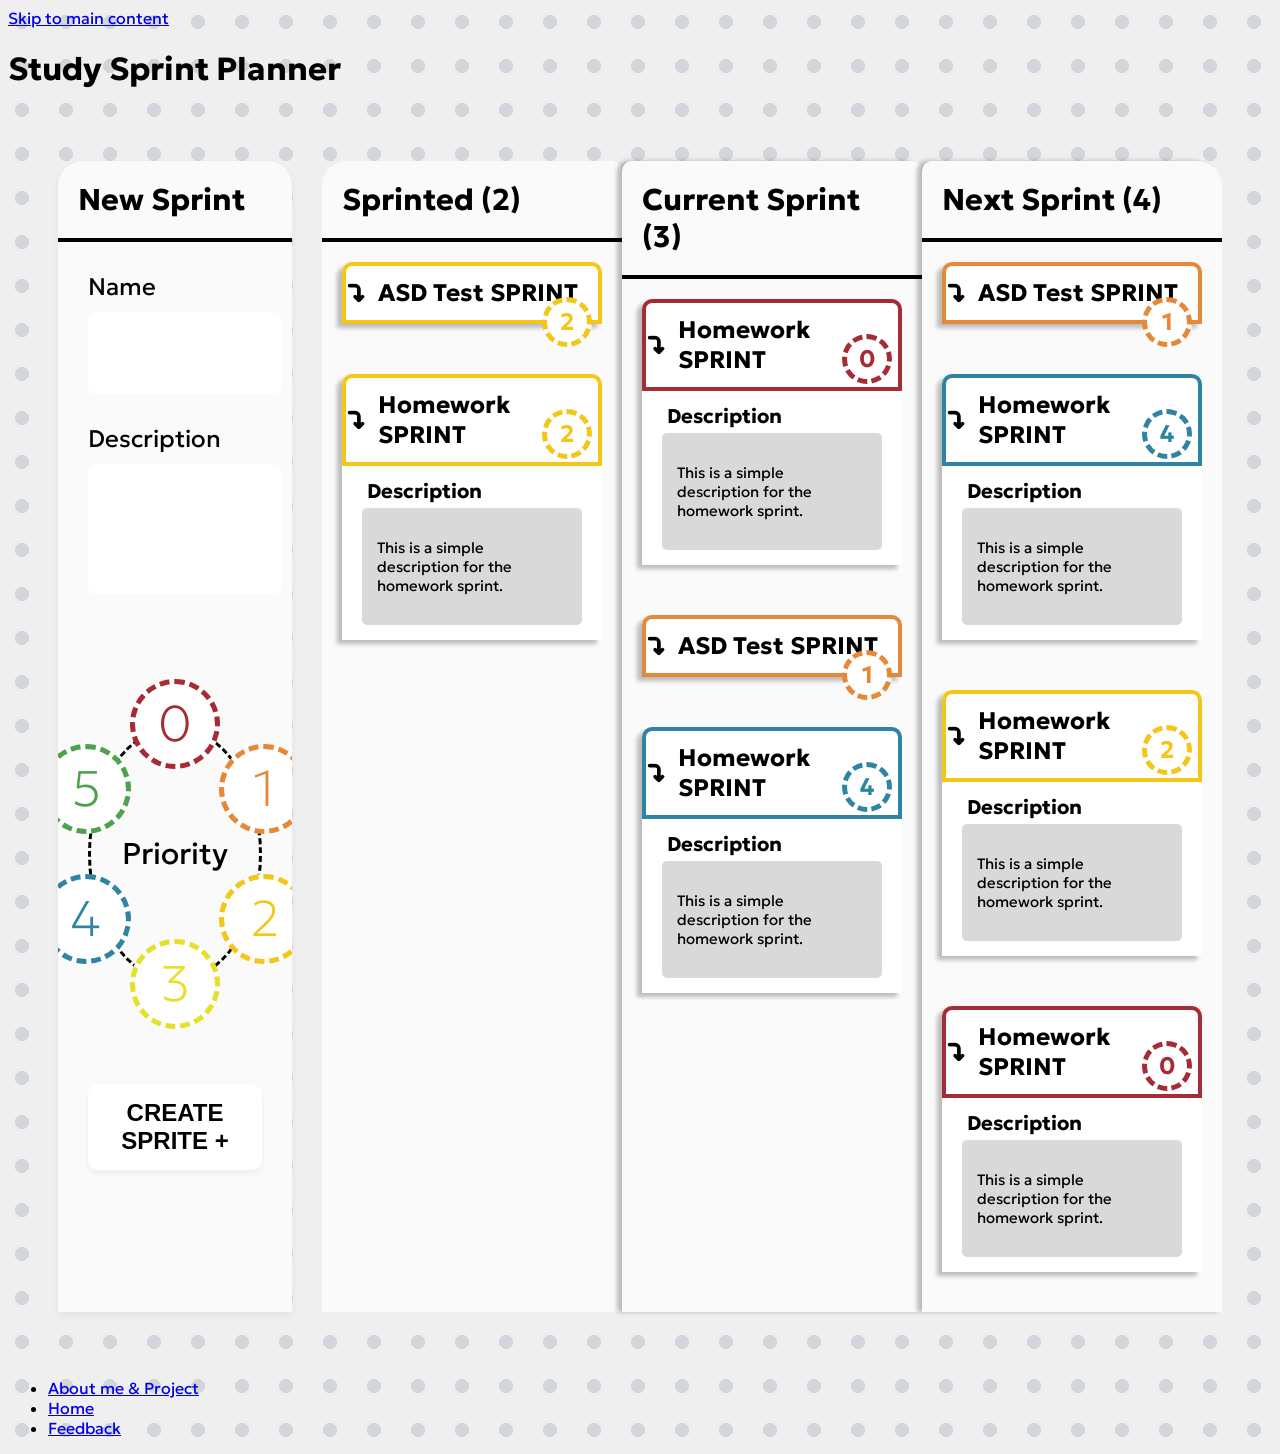
==== index.html @ ca511053 "added sprint_fold_unfold_front" ====
<!DOCTYPE html>
<html lang="en">
<head>
    <meta charset="UTF-8">
    <meta name="viewport" content="width=device-width, initial-scale=1.0">
    <link rel="stylesheet" href="style.css">
    <title>Document</title>
    <link rel="preconnect" href="https://fonts.googleapis.com">
    <link rel="preconnect" href="https://fonts.gstatic.com" crossorigin>
    <link href="https://fonts.googleapis.com/css2?family=Geologica:wght,CRSV@100..900,0&family=Hanken+Grotesk:ital,wght@0,100..900;1,100..900&display=swap" rel="stylesheet">
</head>
<body>
    <a href="#main_content" class="skip-link">Skip to main content</a>
    <header>
        <h1>Study Sprint Planner</h1>
        
    </header>
    <main id="main_content">
    <section class="new-sprint-card">
        <header class="add-header">
                <h2>New Sprint</h2>
        </header>
        <form class="add-sprint">
            <div class="form-group">
                <label for="sprint-name">Name</label>
                <textarea id="sprint-name" name="sprint-name" class="sprint-name-area" required></textarea>
            </div>
            <div class="form-group">
                <label for="sprint-desc">Description</label>
                <textarea id="sprint-desc" name="sprint-desc" class="sprint-desc-area" required></textarea>
            </div>
            <div class="priority-cont">
                <div class="priority-circles">
                    <span class="priority">Priority</span>
                    <button type="button" class="priority-btn pr0">0</button>
                    <button type="button" class="priority-btn pr1">1</button>
                    <button type="button" class="priority-btn pr2">2</button>
                    <button type="button" class="priority-btn pr3">3</button>
                    <button type="button" class="priority-btn pr4">4</button>
                    <button type="button" class="priority-btn pr5">5</button>
                </div>
            </div>
            <button type="submit" class="submit-btn">CREATE SPRITE +</button>
        </form>
    </section>

    <div class="sprint-board">
        <section class="board-column c0">
            <header class="column-header">
                <h3>Sprinted (2)</h3>
            </header>
            <div class="column-content">
                <article class="sprint-card sc2">
                    <div class="card-inner">
                        <svg class="dropdown-arrow" viewBox="0 0 24 24" xmlns="http://www.w3.org/2000/svg">
                            <path d="M4 4V10C4 12.2091 5.79086 14 8 14H20M20 14L16 10M20 14L16 18" 
                                stroke="currentColor" stroke-width="4" stroke-linecap="round" stroke-linejoin="round" fill="none"/>
                        </svg>
                        <h4>ASD Test SPRINT</h4>
                        <div class="priority-circle">2</div>
                    </div>
                </article>

                <article class="sprint-card-expended sc2e">
                    <div class="card-inner">
                        <svg class="dropdown-arrow" viewBox="0 0 24 24" xmlns="http://www.w3.org/2000/svg">
                            <path d="M4 4V10C4 12.2091 5.79086 14 8 14H20M20 14L16 10M20 14L16 18" 
                                stroke="currentColor" stroke-width="4" stroke-linecap="round" stroke-linejoin="round" fill="none"/>
                        </svg>
                        <h4>Homework SPRINT</h4>
                        <div class="priority-circle">2</div>
                    </div>
                    <div class="card-body">
                        <h5>Description</h5>
                        <div class="desc-box">
                            <p>This is a simple description for the homework sprint.</p>
                        </div>
                    </div>
                </article>
            </div>
        </section>

        <section class="board-column c1">
            <header class="column-header">
                <h3>Current Sprint (3)</h3>
            </header>
            <div class="column-content">
                <article class="sprint-card-expended sc0e">
                    <div class="card-inner">
                        <svg class="dropdown-arrow" viewBox="0 0 24 24" xmlns="http://www.w3.org/2000/svg">
                            <path d="M4 4V10C4 12.2091 5.79086 14 8 14H20M20 14L16 10M20 14L16 18" 
                                stroke="currentColor" stroke-width="4" stroke-linecap="round" stroke-linejoin="round" fill="none"/>
                        </svg>
                        <h4>Homework SPRINT</h4>
                        <div class="priority-circle">0</div>
                    </div>
                    <div class="card-body">
                        <h5>Description</h5>
                        <div class="desc-box">
                            <p>This is a simple description for the homework sprint.</p>
                        </div>
                    </div>
                </article>

                <article class="sprint-card sc1">
                    <div class="card-inner">
                        <svg class="dropdown-arrow" viewBox="0 0 24 24" xmlns="http://www.w3.org/2000/svg">
                            <path d="M4 4V10C4 12.2091 5.79086 14 8 14H20M20 14L16 10M20 14L16 18" 
                                stroke="currentColor" stroke-width="4" stroke-linecap="round" stroke-linejoin="round" fill="none"/>
                        </svg>
                        <h4>ASD Test SPRINT</h4>
                        <div class="priority-circle">1</div>
                    </div>
                </article>

                <article class="sprint-card-expended sc4e">
                    <div class="card-inner">
                        <svg class="dropdown-arrow" viewBox="0 0 24 24" xmlns="http://www.w3.org/2000/svg">
                            <path d="M4 4V10C4 12.2091 5.79086 14 8 14H20M20 14L16 10M20 14L16 18" 
                                stroke="currentColor" stroke-width="4" stroke-linecap="round" stroke-linejoin="round" fill="none"/>
                        </svg>
                        <h4>Homework SPRINT</h4>
                        <div class="priority-circle">4</div>
                    </div>
                    <div class="card-body">
                        <h5>Description</h5>
                        <div class="desc-box">
                            <p>This is a simple description for the homework sprint.</p>
                        </div>
                    </div>
                </article>

            </div>
        </section>

        <section class="board-column c2">
            <header class="column-header">
                <h3>Next Sprint (4)</h3>
            </header>
            <div class="column-content">

                <article class="sprint-card sc1">
                    <div class="card-inner">
                        <svg class="dropdown-arrow" viewBox="0 0 24 24" xmlns="http://www.w3.org/2000/svg">
                            <path d="M4 4V10C4 12.2091 5.79086 14 8 14H20M20 14L16 10M20 14L16 18" 
                                stroke="currentColor" stroke-width="4" stroke-linecap="round" stroke-linejoin="round" fill="none"/>
                        </svg>
                        <h4>ASD Test SPRINT</h4>
                        <div class="priority-circle">1</div>
                    </div>
                </article>

                <article class="sprint-card-expended sc4e">
                    <div class="card-inner">
                        <svg class="dropdown-arrow" viewBox="0 0 24 24" xmlns="http://www.w3.org/2000/svg">
                            <path d="M4 4V10C4 12.2091 5.79086 14 8 14H20M20 14L16 10M20 14L16 18" 
                                stroke="currentColor" stroke-width="4" stroke-linecap="round" stroke-linejoin="round" fill="none"/>
                        </svg>
                        <h4>Homework SPRINT</h4>
                        <div class="priority-circle">4</div>
                    </div>
                    <div class="card-body">
                        <h5>Description</h5>
                        <div class="desc-box">
                            <p>This is a simple description for the homework sprint.</p>
                        </div>
                    </div>
                </article>
                <article class="sprint-card-expended sc2e">
                    <div class="card-inner">
                        <svg class="dropdown-arrow" viewBox="0 0 24 24" xmlns="http://www.w3.org/2000/svg">
                            <path d="M4 4V10C4 12.2091 5.79086 14 8 14H20M20 14L16 10M20 14L16 18" 
                                stroke="currentColor" stroke-width="4" stroke-linecap="round" stroke-linejoin="round" fill="none"/>
                        </svg>
                        <h4>Homework SPRINT</h4>
                        <div class="priority-circle">2</div>
                    </div>
                    <div class="card-body">
                        <h5>Description</h5>
                        <div class="desc-box">
                            <p>This is a simple description for the homework sprint.</p>
                        </div>
                    </div>
                </article>
                <article class="sprint-card-expended sc0e">
                    <div class="card-inner">
                        <svg class="dropdown-arrow" viewBox="0 0 24 24" xmlns="http://www.w3.org/2000/svg">
                            <path d="M4 4V10C4 12.2091 5.79086 14 8 14H20M20 14L16 10M20 14L16 18" 
                                stroke="currentColor" stroke-width="4" stroke-linecap="round" stroke-linejoin="round" fill="none"/>
                        </svg>
                        <h4>Homework SPRINT</h4>
                        <div class="priority-circle">0</div>
                    </div>
                    <div class="card-body">
                        <h5>Description</h5>
                        <div class="desc-box">
                            <p>This is a simple description for the homework sprint.</p>
                        </div>
                    </div>
                </article>
                
                </div>
        </section>
    </div>
    </main>
    <footer class="bottom-nav">
        <nav>
            <ul>
                <li><a href="about.html">About me & Project</a></li>
                <li><a href="index.html">Home</a></li>
                <li><a href="feedback.html">Feedback</a></li>
            </ul>
        </nav>
    </footer>
</body>
</html>
---- style.css ----
:root {
    /* Font Variables */
    --main-font: "Geologica", sans-serif;
    --font-weight-reg: 400;
    --font-weight-bold: 700;
    
    /* Background Variables */
    --bg-color: #EFEFEF;
    --dot-color: #D2D6DB;
    --dot-size: 7px;
    --dot-spacing: 44px;

    /* Priority Colors */
    --pr0-color: #A52B35;
    --pr1-color: #E78738;
    --pr2-color: #F4C617;
    --pr3-color: #E6E02B;
    --pr4-color: #3084A3;
    --pr5-color: #4EA24D;

}

body{
    background-color: var(--bg-color);
    background-image: radial-gradient(var(--dot-color) var(--dot-size),transparent var(--dot-size));
    background-size: var(--dot-spacing) var(--dot-spacing);
    font-family: var(--main-font);
}

.priority{
    font-size:30px;
}

main{
    display: flex;
    justify-content: flex-start;
    padding: 50px;
    gap: 30px;
}

.new-sprint-card{
    background-color: #FAFAFA;
    width: 100%;
    max-width: 446px;
    border-radius: 25px 25px 0 0;
    overflow: hidden;
    box-shadow: 0px 4px 10px rgba(0,0,0,0.05);
}

.add-header{
    padding: 20px;
    border-bottom: 4px solid #000;
}

.add-header h2{
    font-family: var(--main-font);
    font-weight: var(--font-weight-bold);
    font-size: 30px;
    margin: 0;
}

.sprint-name{
    display: block;
    font-size: 24px;
    font-weight: var(--font-weight-reg);
    margin-bottom: 8px;
    color: #000;

}

.add-sprint{
    padding: 30px;
    
}

.sprint-name-area{
    height: 53px;
    resize: none;
    padding-right: 10px;
}

.sprint-desc-area{
    height: 101px;
    resize: none;
    margin-right: 5%;
}

.add-sprint input, 
.add-sprint textarea {
    width: 94%;
    background: #FFFFFF;
    border: none;
    border-radius: 10px;
    padding: 15px;
    margin-bottom: 25px;
    font-family: var(--main-font);
}

.form-group label{
    display: block;
    font-size: 24px;
    margin-bottom: 10px;
    font-weight: var(--font-weight-reg);
}

.priority-cont{
    height: 400px;
    display: flex;
    justify-content: center;
    align-items: center;
    margin: 30px 0;
}

.priroity{
    font-size:30px;
}

.priority-circles{
    position:relative;
    width: 250px;
    height: 250px;
    border: 3px dashed #000;
    border-radius: 50%;
    display: flex;
    justify-content: center;
    align-items: center;
}

.priority-btn{
    position: absolute;
    width: 90px;
    height: 90px;
    background-color: #FFFFFF;
    border: 5px dashed;
    border-radius: 50%;
    font-family: var(--main-font);
    font-size: 50px;
    font-weight: 100;
    cursor: pointer;
}

.priority-btn:focus {
    background-color: currentColor;
    color: #FFFFFF;
    border-style: solid;
    transform: scale(1.1);
    outline: none;
    z-index: 10;
}



.pr0:focus, .pr3:focus {
    transform: translateX(-50%) scale(1.1);
}

.pr0 { 
    top: -50px;
    left: 50%;
    transform: translateX(-50%);
    border-color: var(--pr0-color);
    color: var(--pr0-color);
}

.pr1{
    top:15px;
    right: -50px;
    border-color: var(--pr1-color);
    color: var(--pr1-color);
}

.pr2{
    bottom:15px;
    right: -50px;
    border-color: var(--pr2-color);
    color: var(--pr2-color);
}

.pr3{
    bottom: -50px;
    left: 50%;
    transform: translateX(-50%);
    border-color: var(--pr3-color);
    color: var(--pr3-color);
}

.pr4{
    bottom: 15px;
    left:-50px;
    border-color: var(--pr4-color);
    color: var(--pr4-color);
}

.pr5{
    top:15px;
    left:-50px;
    border-color: var(--pr5-color);
    color: var(--pr5-color);
}

.submit-btn {
    width: 100%;
    background: #FFF;
    border: none;
    border-radius: 10px;
    padding: 15px;
    font-size: 24px;
    font-weight: var(--font-weight-bold);
    box-shadow: 0 4px 6px rgba(0,0,0,0.05);
    cursor: pointer;
}


.sprint-board{
    display: flex;
    gap: 0px;
    flex-grow: 1;
    align-items: flex-start;
}

.board-column{
    background-color: #FAFAFA;
    flex: 1;
    min-width: 300px;
    overflow: hidden;
    box-shadow: -5px 0px 4px rgba(0,0,0,0.25);
    height: 100%;
}

.c0{
    border-radius: 25px 10px 0 0;
    box-shadow: 0 0 0 rgba(0,0,0,0);
}
.c1{
    border-radius: 10px 10px 0 0;
}
.c2{
    border-radius: 10px 25px 0 0;
}
.column-header{
    padding: 20px;
    border-bottom: 4px solid #000;
}

.column-header h3{
    font-family: var(--main-font);
    font-weight: var(--font-weight-bold);
    font-size: 30px;
    margin: 0;
}

.column-content{
    padding: 20px;
    display: flex;
    flex-direction: column;
    gap: 30px;
}


.sprint-card, .sprint-card-expended{
    border-radius: 10px 10px 0 0;
    background: #FFFFFF;
    position: relative;
    width: 100%;
    margin-bottom: 20px;
    max-height: 84.5px;
    box-shadow: -5px 4px 4px rgba(0, 0, 0, 0.25);
}
.sprint-card-expended{
    max-height: none;
}
.card-inner{
    display: flex;
    align-items: center;
    border-radius: 10px 10px 0 0;
    padding: 12px 15px 12px 0px;
    padding-left: 0px;
    border: 4px solid;
    gap: 10px;
}

.card-inner h4{
    margin: 0;
    font-size: 24px;
    flex-grow: 1;
    color: #000;
    font-family: var(--main-font);
    font-weight: var(--font-weight-bold);
}

.dropdown-arrow{
    width: 22px;
    height: 22px;
    flex-shrink: 0;
    rotate: 90deg;
    color: #000;
    transform: rotateX(180deg);
}

.priority-circle{
    position: absolute;
    right: 10px;
    top: 35px;
    width: 40px;
    height: 40px;
    border-radius: 50%;
    background-color: #FFFFFF;
    border: 5px dashed;
    display: flex;
    justify-content: center;
    align-items: center;
    font-weight: var(--font-weight-bold);
    font-size: 24px;
}

.card-body h5{
    margin: 5px;
}

.card-body{
    padding: 10px 20px 20px 20px;
    padding-bottom: 0px;
    margin-top: -2px;
    font-size: 24px;
    font-weight: var(--font-weight-reg);
    color: #000;
}

.desc-label{
    color:#000;
    font-family: var(--main-font);
    font-weight: var(--font-weight-bold);
    font-size: 22px;
    margin-bottom: 20px;
}

.desc-box{
    background: #d9d9d9;
    height: auto;
    min-height: 100px;
    border-radius: 5px;
    width: 100%;
    padding: 15px;
    font-weight: var(--font-weight-reg);
    font-family: var(--main-font);
    font-size: 15px;
    box-sizing: border-box;
    margin-bottom: 15px;
}

.sc0,.sc0e{
    border-color: var(--pr0-color);
    color: var(--pr0-color);
}
.sc1,.sc1e{
    border-color: var(--pr1-color);
    color: var(--pr1-color);
}
.sc2,.sc2e{
    border-color: var(--pr2-color);
    color: var(--pr2-color);
}
.sc3,.sc3e{
    border-color: var(--pr3-color);
    color: var(--pr3-color);
}
.sc4,.sc4e{
    border-color: var(--pr4-color);
    color: var(--pr4-color);
}
.sc5,.sc5e{
    border-color: var(--pr5-color);
    color: var(--pr5-color);
}
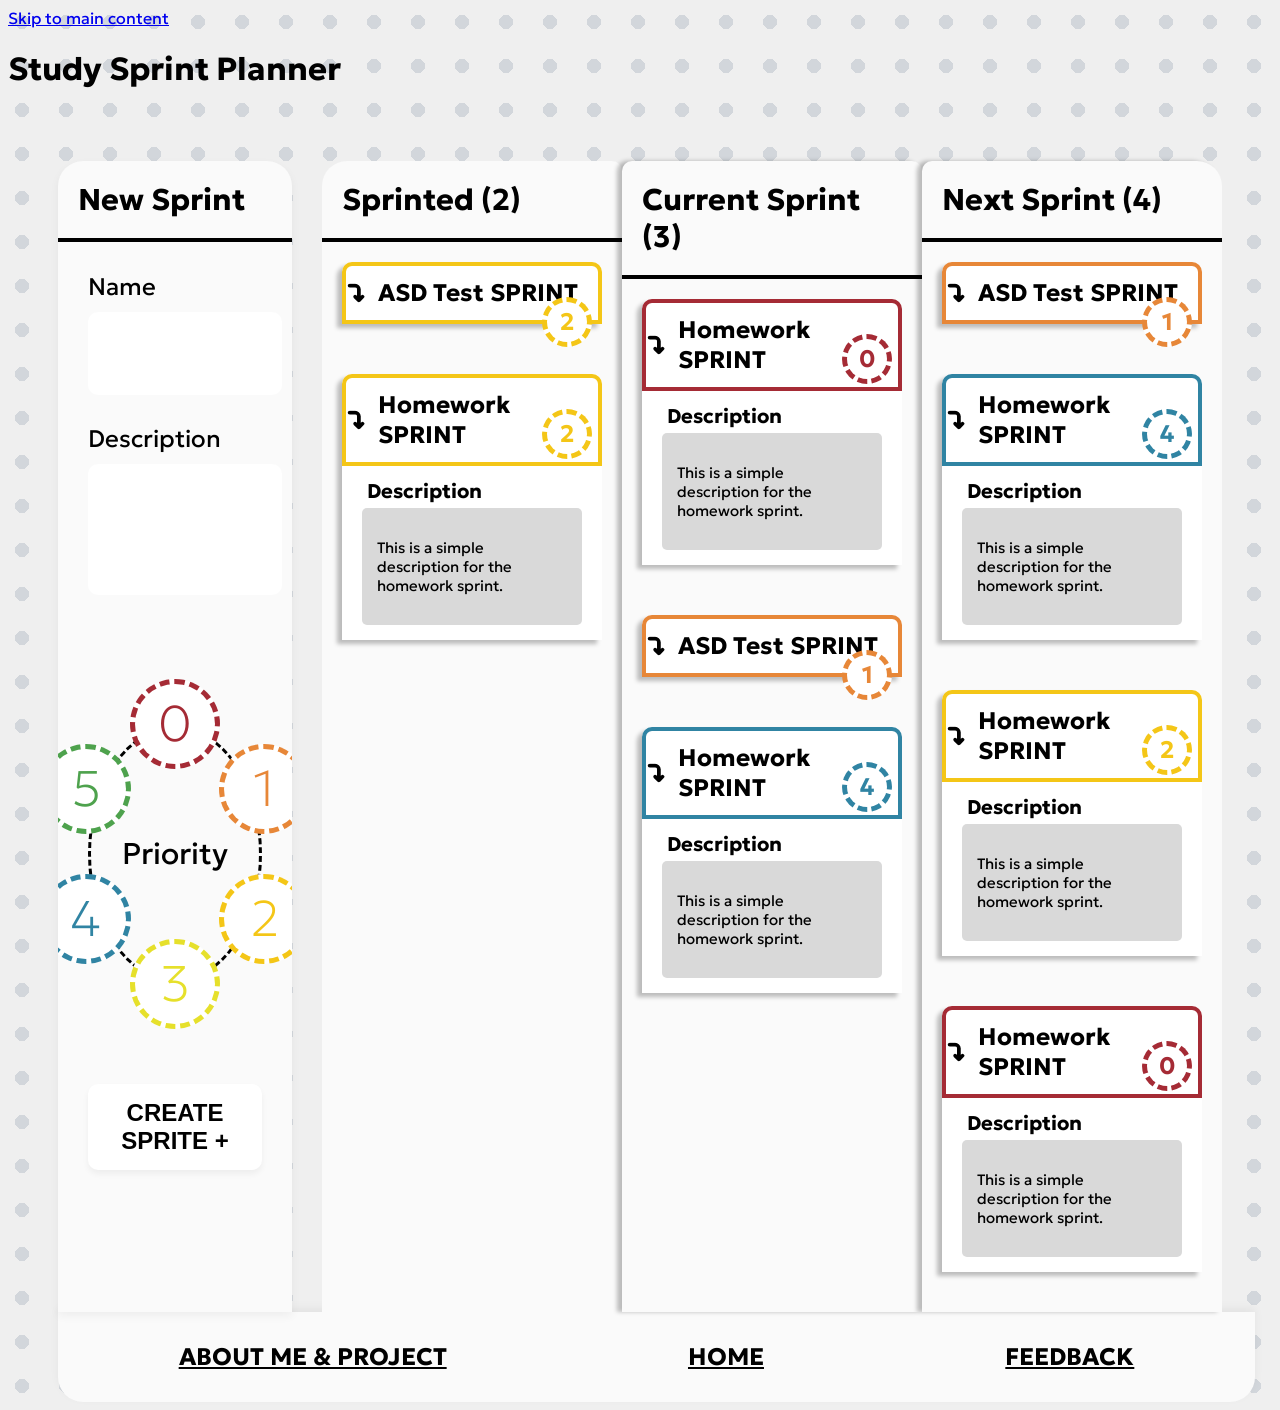
==== commit 35609e8f: "about_me_page_done" ====
--- a/index.html
+++ b/index.html
@@ -4,7 +4,7 @@
     <meta charset="UTF-8">
     <meta name="viewport" content="width=device-width, initial-scale=1.0">
     <link rel="stylesheet" href="style.css">
-    <title>Document</title>
+    <title>Study Sprint Planner</title>
     <link rel="preconnect" href="https://fonts.googleapis.com">
     <link rel="preconnect" href="https://fonts.gstatic.com" crossorigin>
     <link href="https://fonts.googleapis.com/css2?family=Geologica:wght,CRSV@100..900,0&family=Hanken+Grotesk:ital,wght@0,100..900;1,100..900&display=swap" rel="stylesheet">
@@ -203,7 +203,7 @@
         </section>
     </div>
     </main>
-    <footer class="bottom-nav">
+    <div class="bottom-nav">
         <nav>
             <ul>
                 <li><a href="about.html">About me & Project</a></li>
@@ -211,6 +211,7 @@
                 <li><a href="feedback.html">Feedback</a></li>
             </ul>
         </nav>
-    </footer>
+    </div>
+
 </body>
 </html>
--- a/style.css
+++ b/style.css
@@ -371,4 +371,72 @@
 .sc5,.sc5e{
     border-color: var(--pr5-color);
     color: var(--pr5-color);
+}
+
+.bottom-nav{
+    width: 94.7%;
+    margin-left: 50px;
+    padding: 30px 0;
+    margin-top: -50px;
+    background-color: #FAFAFA;
+    border-radius: 0 0 25px 25px;
+    box-shadow: 0px -4px 10px rgba(0,0,0,0.05);
+}
+
+.bottom-nav ul{
+    list-style: none;
+    display: flex;
+    justify-content: space-around;
+    align-items: center;
+    margin: 0;
+    padding: 0;
+}
+.bottom-nav a{
+    text-emphasis: none;
+    color: #000;
+    font-family: var(--main-font);
+    font-weight: var(--font-weight-bold);
+    font-size: 24px;
+    text-transform: uppercase;
+}
+
+
+
+.info-content{
+    display: flex;
+    align-items: center;
+    gap: 20px;
+    padding: 20px;
+}
+
+.p_pic{
+    width: 250px;
+    height: 235px;
+    border-radius: 50%;
+    object-fit: cover;
+    margin-left: 10px;
+}
+
+.p-info h3{
+    margin: 0;
+    font-size: 24px;
+    font-weight: var(--font-weight-bold);
+    color: #000;
+}
+
+.p-info p{
+    margin: 5px 0 0 0;
+    font-size: 18px;
+    font-weight: var(--font-weight-reg);
+}
+
+.about-content{
+    padding: 20px;
+}
+
+.about-content p
+{
+    line-height: 1.5;
+    font-size: 20px;
+    letter-spacing: 0.5px;
 }
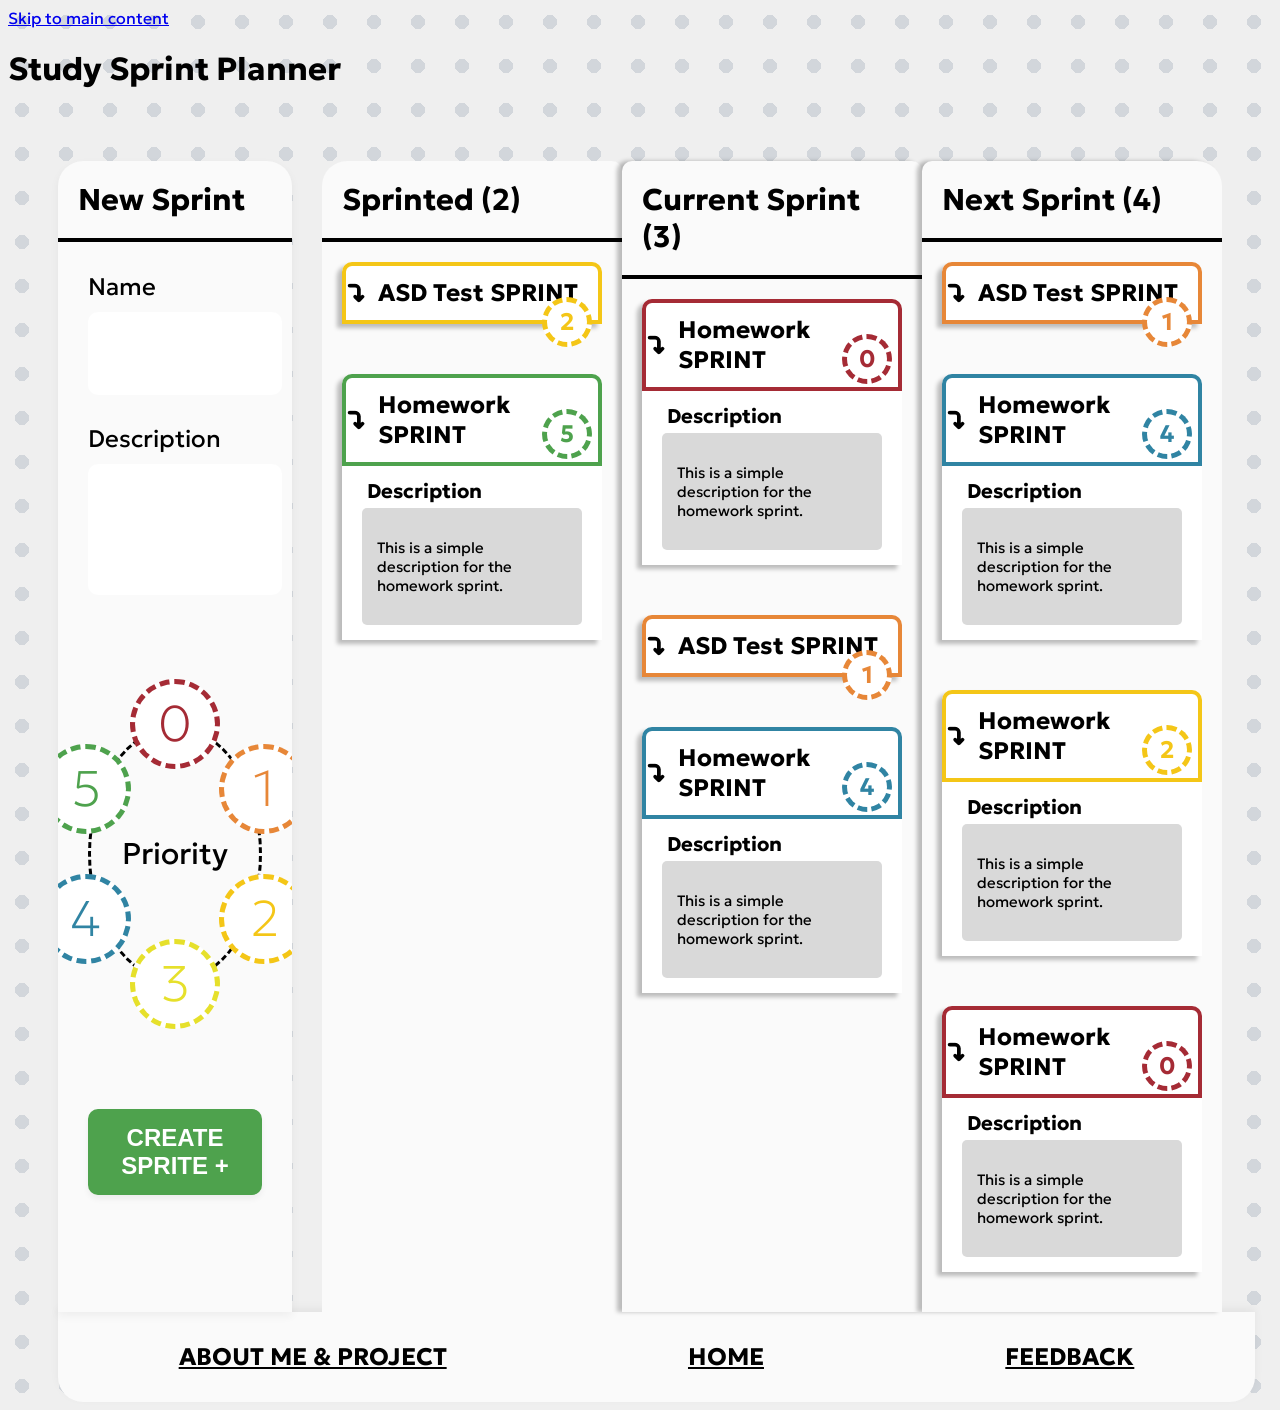
==== commit b255c837: "feedback added" ====
--- a/index.html
+++ b/index.html
@@ -61,14 +61,14 @@
                     </div>
                 </article>
 
-                <article class="sprint-card-expended sc2e">
-                    <div class="card-inner">
-                        <svg class="dropdown-arrow" viewBox="0 0 24 24" xmlns="http://www.w3.org/2000/svg">
-                            <path d="M4 4V10C4 12.2091 5.79086 14 8 14H20M20 14L16 10M20 14L16 18" 
-                                stroke="currentColor" stroke-width="4" stroke-linecap="round" stroke-linejoin="round" fill="none"/>
-                        </svg>
-                        <h4>Homework SPRINT</h4>
-                        <div class="priority-circle">2</div>
+                <article class="sprint-card-expended sc5e">
+                    <div class="card-inner">
+                        <svg class="dropdown-arrow" viewBox="0 0 24 24" xmlns="http://www.w3.org/2000/svg">
+                            <path d="M4 4V10C4 12.2091 5.79086 14 8 14H20M20 14L16 10M20 14L16 18" 
+                                stroke="currentColor" stroke-width="4" stroke-linecap="round" stroke-linejoin="round" fill="none"/>
+                        </svg>
+                        <h4>Homework SPRINT</h4>
+                        <div class="priority-circle">5</div>
                     </div>
                     <div class="card-body">
                         <h5>Description</h5>
--- a/style.css
+++ b/style.css
@@ -439,4 +439,47 @@
     line-height: 1.5;
     font-size: 20px;
     letter-spacing: 0.5px;
+}
+
+.feedback-form{
+    padding: 20px;
+}
+
+.feedback-form fieldset{
+    border:none;
+    padding: 0;
+}
+
+.feedback-form legend{
+    font-size: 24px;
+    font-weight: var(--font-weight-bold);
+    margin-bottom: 20px;  
+}
+
+.feedback-form label{
+    display: block;
+    font-size: 18px;
+    margin: 15px 0 5px 0;
+    font-weight: var(--font-weight-reg);
+}
+
+.feedback-form input, .feedback-form textarea, .feedback-form select{
+    width: 100%;
+    background: #FFF;
+    border: none;
+    border-radius: 8px;
+    padding: 12px;
+    margin-bottom: 20px;
+    padding-right: 300px;
+    font-weight: var(--font-weight-bold);
+    font-family: var(--main-font);
+    box-sizing: border-box;
+}
+
+.submit-btn{
+    margin-top: 25px;
+    background-color: var(--pr5-color);
+    color: #FFF;
+    border: none;
+    padding: 15px;
 }
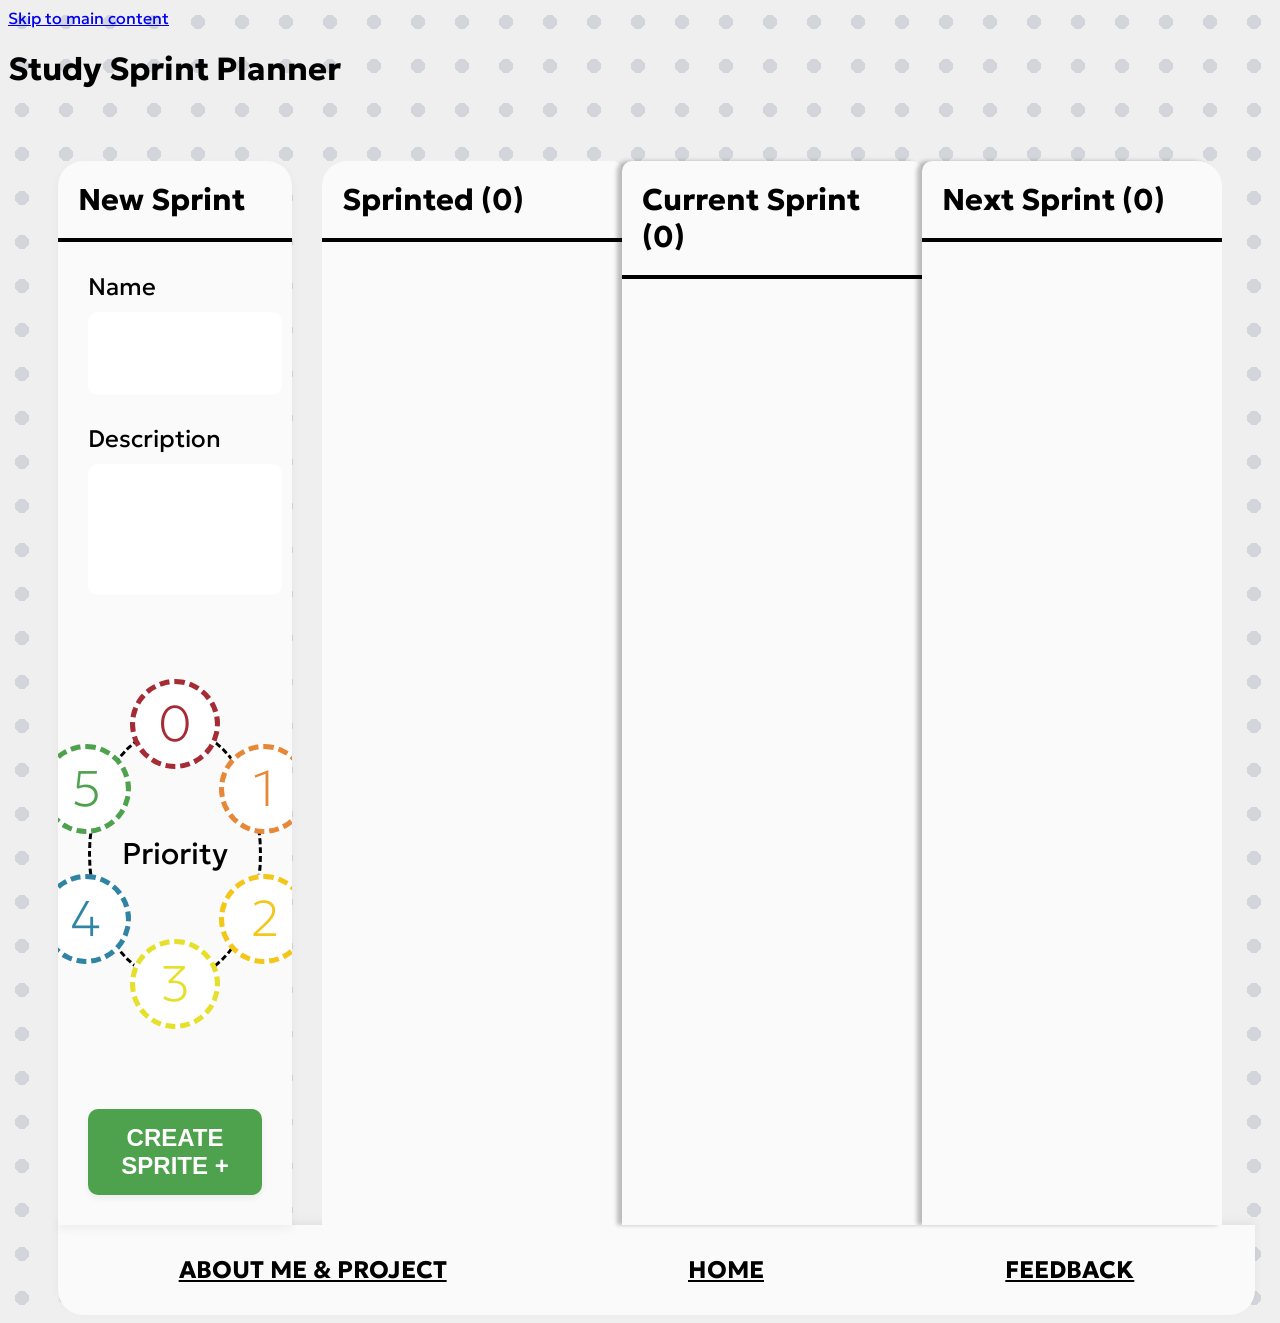
==== commit 958b54e3: "drag and drop working fine, added transitions for the drag." ====
--- a/index.html
+++ b/index.html
@@ -22,11 +22,11 @@
         </header>
         <form class="add-sprint">
             <div class="form-group">
-                <label for="sprint-name">Name</label>
+                <label for="sprint-name-label">Name</label>
                 <textarea id="sprint-name" name="sprint-name" class="sprint-name-area" required></textarea>
             </div>
             <div class="form-group">
-                <label for="sprint-desc">Description</label>
+                <label for="sprint-desc-label">Description</label>
                 <textarea id="sprint-desc" name="sprint-desc" class="sprint-desc-area" required></textarea>
             </div>
             <div class="priority-cont">
@@ -50,33 +50,6 @@
                 <h3>Sprinted (2)</h3>
             </header>
             <div class="column-content">
-                <article class="sprint-card sc2">
-                    <div class="card-inner">
-                        <svg class="dropdown-arrow" viewBox="0 0 24 24" xmlns="http://www.w3.org/2000/svg">
-                            <path d="M4 4V10C4 12.2091 5.79086 14 8 14H20M20 14L16 10M20 14L16 18" 
-                                stroke="currentColor" stroke-width="4" stroke-linecap="round" stroke-linejoin="round" fill="none"/>
-                        </svg>
-                        <h4>ASD Test SPRINT</h4>
-                        <div class="priority-circle">2</div>
-                    </div>
-                </article>
-
-                <article class="sprint-card-expended sc5e">
-                    <div class="card-inner">
-                        <svg class="dropdown-arrow" viewBox="0 0 24 24" xmlns="http://www.w3.org/2000/svg">
-                            <path d="M4 4V10C4 12.2091 5.79086 14 8 14H20M20 14L16 10M20 14L16 18" 
-                                stroke="currentColor" stroke-width="4" stroke-linecap="round" stroke-linejoin="round" fill="none"/>
-                        </svg>
-                        <h4>Homework SPRINT</h4>
-                        <div class="priority-circle">5</div>
-                    </div>
-                    <div class="card-body">
-                        <h5>Description</h5>
-                        <div class="desc-box">
-                            <p>This is a simple description for the homework sprint.</p>
-                        </div>
-                    </div>
-                </article>
             </div>
         </section>
 
@@ -85,51 +58,6 @@
                 <h3>Current Sprint (3)</h3>
             </header>
             <div class="column-content">
-                <article class="sprint-card-expended sc0e">
-                    <div class="card-inner">
-                        <svg class="dropdown-arrow" viewBox="0 0 24 24" xmlns="http://www.w3.org/2000/svg">
-                            <path d="M4 4V10C4 12.2091 5.79086 14 8 14H20M20 14L16 10M20 14L16 18" 
-                                stroke="currentColor" stroke-width="4" stroke-linecap="round" stroke-linejoin="round" fill="none"/>
-                        </svg>
-                        <h4>Homework SPRINT</h4>
-                        <div class="priority-circle">0</div>
-                    </div>
-                    <div class="card-body">
-                        <h5>Description</h5>
-                        <div class="desc-box">
-                            <p>This is a simple description for the homework sprint.</p>
-                        </div>
-                    </div>
-                </article>
-
-                <article class="sprint-card sc1">
-                    <div class="card-inner">
-                        <svg class="dropdown-arrow" viewBox="0 0 24 24" xmlns="http://www.w3.org/2000/svg">
-                            <path d="M4 4V10C4 12.2091 5.79086 14 8 14H20M20 14L16 10M20 14L16 18" 
-                                stroke="currentColor" stroke-width="4" stroke-linecap="round" stroke-linejoin="round" fill="none"/>
-                        </svg>
-                        <h4>ASD Test SPRINT</h4>
-                        <div class="priority-circle">1</div>
-                    </div>
-                </article>
-
-                <article class="sprint-card-expended sc4e">
-                    <div class="card-inner">
-                        <svg class="dropdown-arrow" viewBox="0 0 24 24" xmlns="http://www.w3.org/2000/svg">
-                            <path d="M4 4V10C4 12.2091 5.79086 14 8 14H20M20 14L16 10M20 14L16 18" 
-                                stroke="currentColor" stroke-width="4" stroke-linecap="round" stroke-linejoin="round" fill="none"/>
-                        </svg>
-                        <h4>Homework SPRINT</h4>
-                        <div class="priority-circle">4</div>
-                    </div>
-                    <div class="card-body">
-                        <h5>Description</h5>
-                        <div class="desc-box">
-                            <p>This is a simple description for the homework sprint.</p>
-                        </div>
-                    </div>
-                </article>
-
             </div>
         </section>
 
@@ -138,68 +66,7 @@
                 <h3>Next Sprint (4)</h3>
             </header>
             <div class="column-content">
-
-                <article class="sprint-card sc1">
-                    <div class="card-inner">
-                        <svg class="dropdown-arrow" viewBox="0 0 24 24" xmlns="http://www.w3.org/2000/svg">
-                            <path d="M4 4V10C4 12.2091 5.79086 14 8 14H20M20 14L16 10M20 14L16 18" 
-                                stroke="currentColor" stroke-width="4" stroke-linecap="round" stroke-linejoin="round" fill="none"/>
-                        </svg>
-                        <h4>ASD Test SPRINT</h4>
-                        <div class="priority-circle">1</div>
-                    </div>
-                </article>
-
-                <article class="sprint-card-expended sc4e">
-                    <div class="card-inner">
-                        <svg class="dropdown-arrow" viewBox="0 0 24 24" xmlns="http://www.w3.org/2000/svg">
-                            <path d="M4 4V10C4 12.2091 5.79086 14 8 14H20M20 14L16 10M20 14L16 18" 
-                                stroke="currentColor" stroke-width="4" stroke-linecap="round" stroke-linejoin="round" fill="none"/>
-                        </svg>
-                        <h4>Homework SPRINT</h4>
-                        <div class="priority-circle">4</div>
-                    </div>
-                    <div class="card-body">
-                        <h5>Description</h5>
-                        <div class="desc-box">
-                            <p>This is a simple description for the homework sprint.</p>
-                        </div>
-                    </div>
-                </article>
-                <article class="sprint-card-expended sc2e">
-                    <div class="card-inner">
-                        <svg class="dropdown-arrow" viewBox="0 0 24 24" xmlns="http://www.w3.org/2000/svg">
-                            <path d="M4 4V10C4 12.2091 5.79086 14 8 14H20M20 14L16 10M20 14L16 18" 
-                                stroke="currentColor" stroke-width="4" stroke-linecap="round" stroke-linejoin="round" fill="none"/>
-                        </svg>
-                        <h4>Homework SPRINT</h4>
-                        <div class="priority-circle">2</div>
-                    </div>
-                    <div class="card-body">
-                        <h5>Description</h5>
-                        <div class="desc-box">
-                            <p>This is a simple description for the homework sprint.</p>
-                        </div>
-                    </div>
-                </article>
-                <article class="sprint-card-expended sc0e">
-                    <div class="card-inner">
-                        <svg class="dropdown-arrow" viewBox="0 0 24 24" xmlns="http://www.w3.org/2000/svg">
-                            <path d="M4 4V10C4 12.2091 5.79086 14 8 14H20M20 14L16 10M20 14L16 18" 
-                                stroke="currentColor" stroke-width="4" stroke-linecap="round" stroke-linejoin="round" fill="none"/>
-                        </svg>
-                        <h4>Homework SPRINT</h4>
-                        <div class="priority-circle">0</div>
-                    </div>
-                    <div class="card-body">
-                        <h5>Description</h5>
-                        <div class="desc-box">
-                            <p>This is a simple description for the homework sprint.</p>
-                        </div>
-                    </div>
-                </article>
-                
-                </div>
+            </div>
         </section>
     </div>
     </main>
@@ -212,6 +79,6 @@
             </ul>
         </nav>
     </div>
-
+<script src="sprint.js"></script>
 </body>
 </html>
--- a/style.css
+++ b/style.css
@@ -482,4 +482,26 @@
     color: #FFF;
     border: none;
     padding: 15px;
+}
+
+
+/*drag and drop*/
+
+.dragging{
+    opacity: 0.4;
+    transform: scale(0.98)  rotate(-1deg);
+    box-shadow: 0 16px 32px rgba(0,0,0,0.2);
+    cursor: grabbing;
+    transition: opacity 0.1s ease, transform 0.1s ease;
+}
+article{
+    cursor: grab;
+}
+
+.drag-over{
+    background-color: #EAF2FB;
+    outline: 3px dashed #3084A3;
+    outline-offset: -6px;
+    border-radius: 0 0 10px 10px;
+    transition: background-color 0.2s ease;
 }
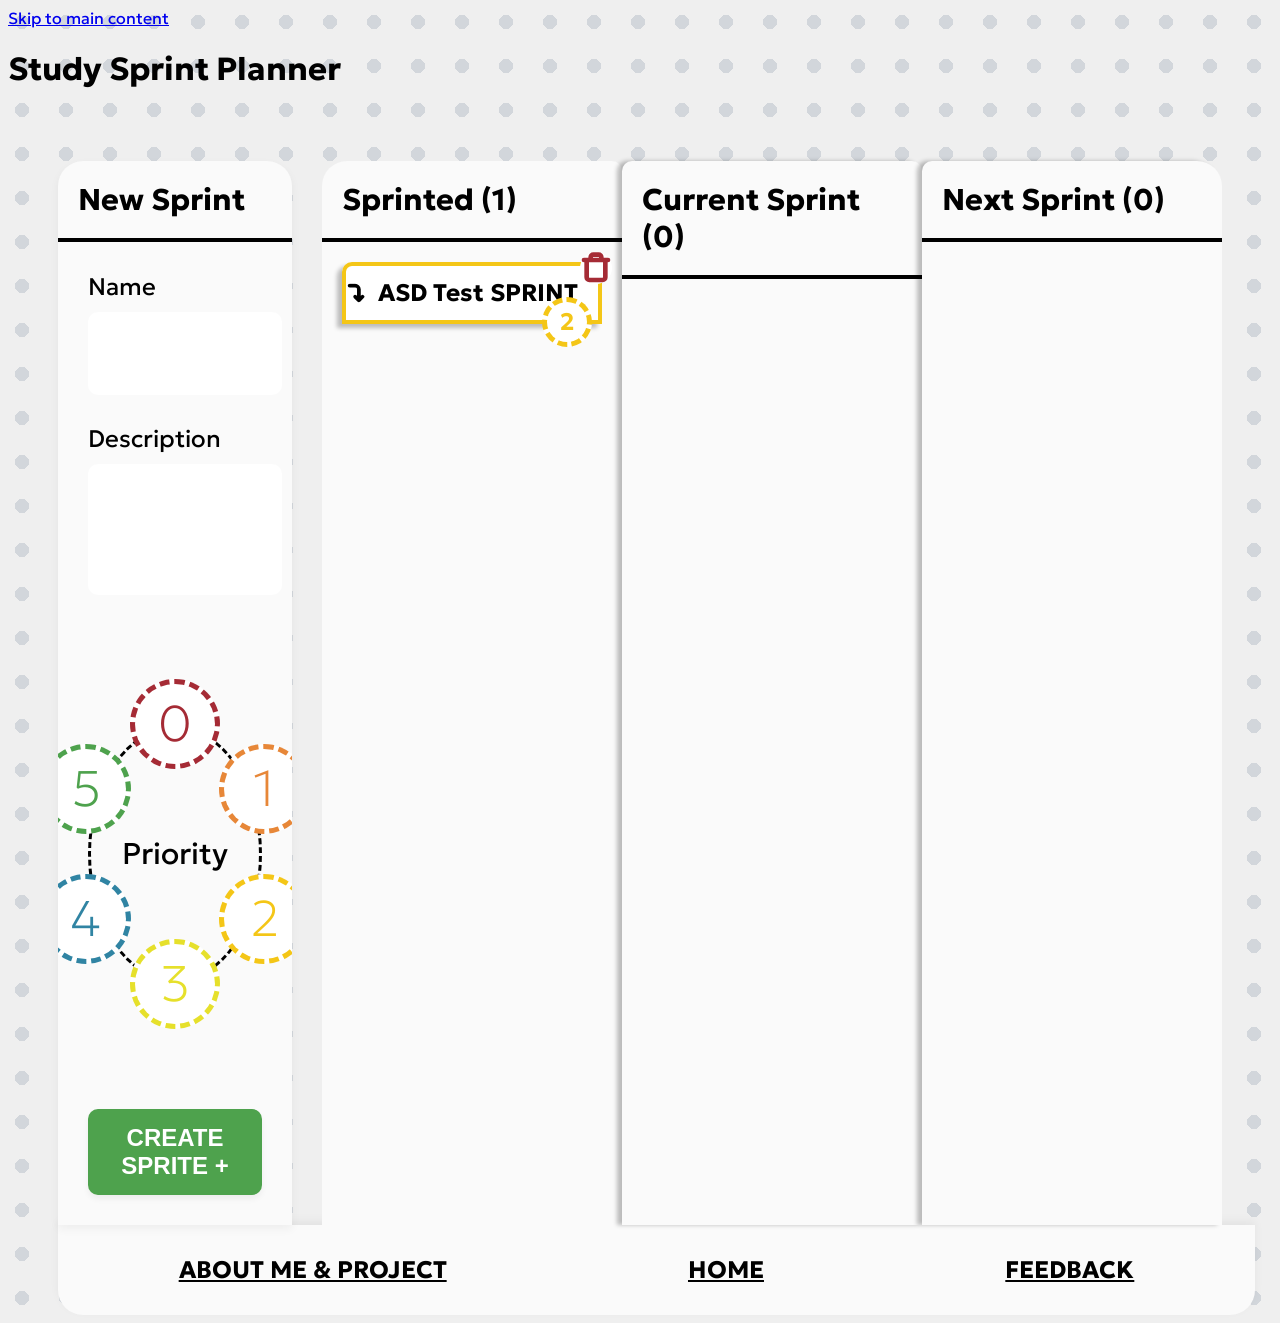
==== commit fdcc05c2: "added the remove button, fixed the id nan problem when creating" ====
--- a/index.html
+++ b/index.html
@@ -50,6 +50,22 @@
                 <h3>Sprinted (2)</h3>
             </header>
             <div class="column-content">
+                <article class="sprint-card sc2">
+                    <div class="card-inner">
+                        <svg class="dropdown-arrow" viewBox="0 0 24 24" xmlns="http://www.w3.org/2000/svg">
+                            <path d="M4 4V10C4 12.2091 5.79086 14 8 14H20M20 14L16 10M20 14L16 18" 
+                                stroke="currentColor" stroke-width="4" stroke-linecap="round" stroke-linejoin="round" fill="none"/>
+                        </svg>
+                        <h4>ASD Test SPRINT</h4>
+                        <div class="delete-button">
+                            <svg viewBox="0 0 24 24" xmlns="http://www.w3.org/2000/svg">
+                                <path d="M3 6H5H21M19 6V19C19 20.1046 18.1046 21 17 21H7C5.89543 21 5 20.1046 5 19V6M8 6V4C8 2.89543 8.89543 2 10 2H14C15.1046 2 16 2.89543 16 4V6" 
+                                    stroke="currentColor" stroke-width="3.5" stroke-linecap="round" stroke-linejoin="round" fill="none"/>
+                            </svg>
+                        </div>
+                        <div class="priority-circle">2</div>
+                    </div>
+                </article>
             </div>
         </section>
 
--- a/style.css
+++ b/style.css
@@ -504,4 +504,20 @@
     outline-offset: -6px;
     border-radius: 0 0 10px 10px;
     transition: background-color 0.2s ease;
+}
+
+.delete-button{
+    position: absolute;
+    top: -10px;
+    right: -10px;
+    width: 32px;
+    height: 32px;
+    color: #A52B35;
+    background-color: #FFF;
+    border: none;
+    border-radius: 50%;
+    display: flex;
+    justify-content: center;
+    align-items: center;
+    cursor: pointer;
 }
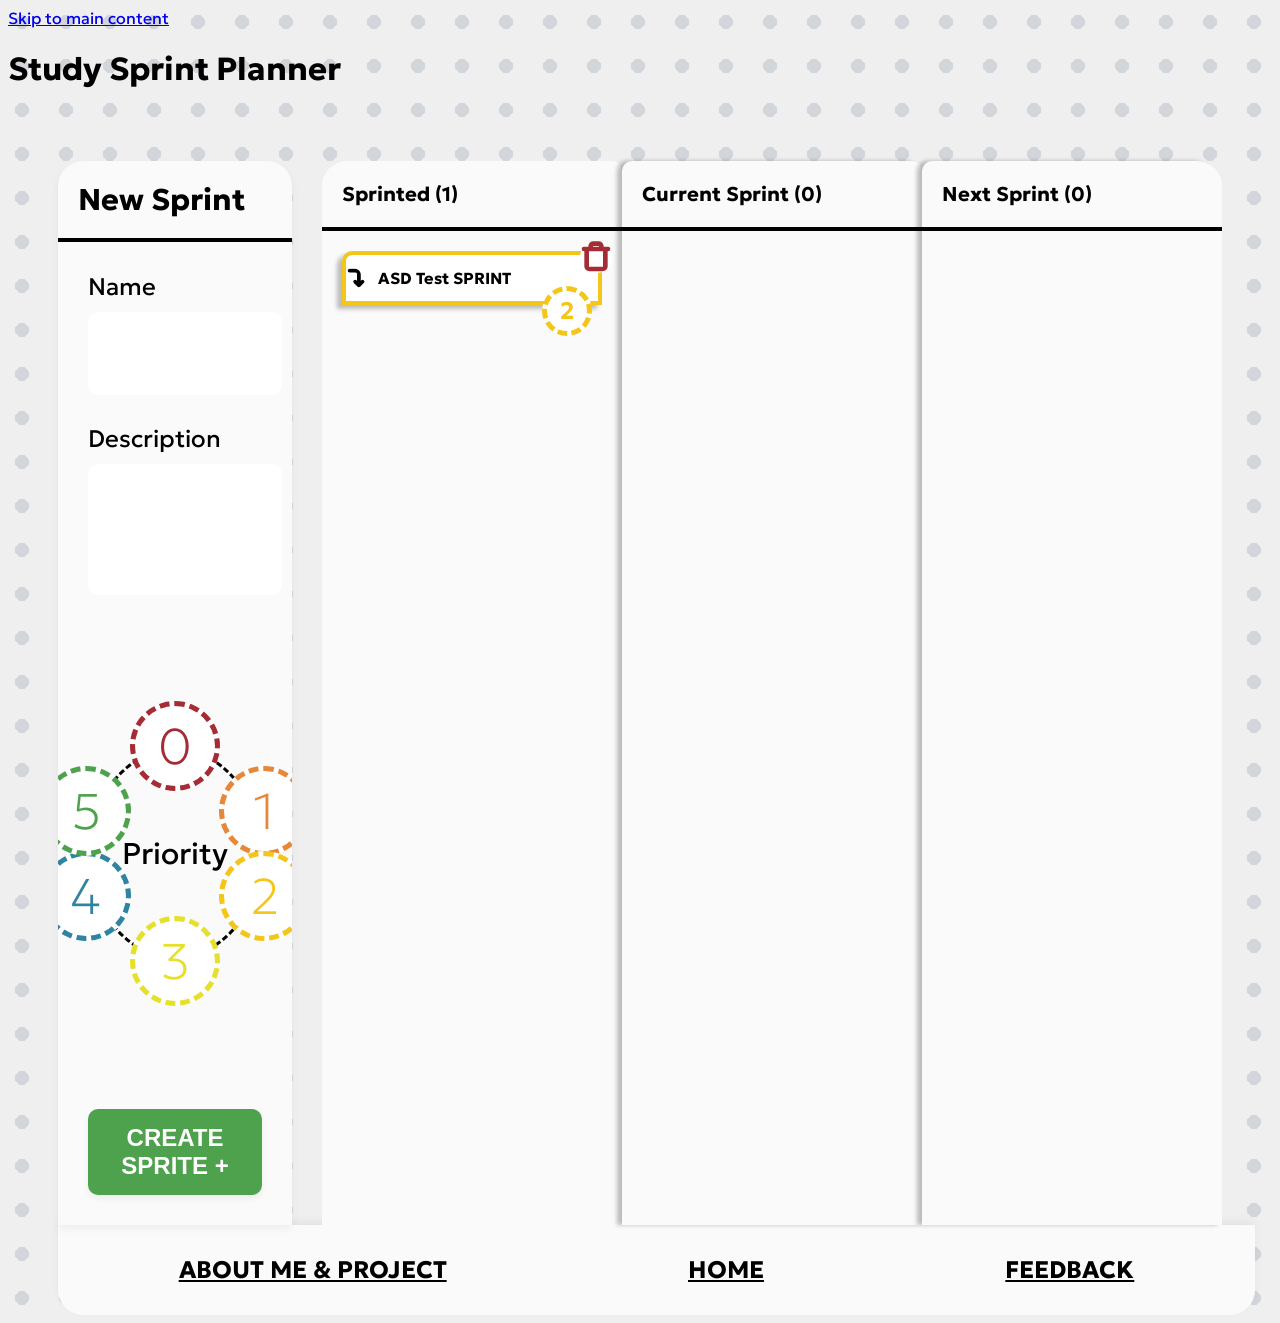
==== commit 50db3bd3: "added links to about me" ====
--- a/index.html
+++ b/index.html
@@ -50,7 +50,7 @@
                 <h3>Sprinted (2)</h3>
             </header>
             <div class="column-content">
-                <article class="sprint-card sc2">
+                <article class="sprint-card sc2" draggable="true" data-index="100">
                     <div class="card-inner">
                         <svg class="dropdown-arrow" viewBox="0 0 24 24" xmlns="http://www.w3.org/2000/svg">
                             <path d="M4 4V10C4 12.2091 5.79086 14 8 14H20M20 14L16 10M20 14L16 18" 
--- a/style.css
+++ b/style.css
@@ -117,8 +117,8 @@
 
 .priority-circles{
     position:relative;
-    width: 250px;
-    height: 250px;
+    width: clamp(130px, 16vw, 250px);
+    height: clamp(130px, 16vw, 250px);
     border: 3px dashed #000;
     border-radius: 50%;
     display: flex;
@@ -215,7 +215,7 @@
     display: flex;
     gap: 0px;
     flex-grow: 1;
-    align-items: flex-start;
+    align-items: stretch;
 }
 
 .board-column{
@@ -245,7 +245,7 @@
 .column-header h3{
     font-family: var(--main-font);
     font-weight: var(--font-weight-bold);
-    font-size: 30px;
+    font-size: 1.563vw;
     margin: 0;
 }
 
@@ -268,6 +268,7 @@
 }
 .sprint-card-expended{
     max-height: none;
+    margin-bottom: 0px;
 }
 .card-inner{
     display: flex;
@@ -281,7 +282,7 @@
 
 .card-inner h4{
     margin: 0;
-    font-size: 24px;
+    font-size: 1.25vw;
     flex-grow: 1;
     color: #000;
     font-family: var(--main-font);
@@ -301,8 +302,10 @@
     position: absolute;
     right: 10px;
     top: 35px;
-    width: 40px;
-    height: 40px;
+    width: clamp(5px, 6vw, 40px);
+    height: clamp(5px, 6vw, 40px);
+    /*width: 40px;
+    height: 40px;*/
     border-radius: 50%;
     background-color: #FFFFFF;
     border: 5px dashed;
@@ -318,12 +321,24 @@
 }
 
 .card-body{
-    padding: 10px 20px 20px 20px;
+    display: flex;
+    grid-template-rows: 0fr;
+    transition: grid-template-rows 0.3s ease;
+    padding: 2px 20px 20px 20px;
     padding-bottom: 0px;
     margin-top: -2px;
     font-size: 24px;
     font-weight: var(--font-weight-reg);
     color: #000;
+}
+
+.card-body.is-open {
+    grid-template-rows: 1fr;
+    padding-bottom: 20px;
+}
+
+.card-body-inner {
+    min-height: 0;
 }
 
 .desc-label{
@@ -404,14 +419,15 @@
 
 .info-content{
     display: flex;
+    flex-direction: column;
     align-items: center;
     gap: 20px;
     padding: 20px;
 }
 
 .p_pic{
-    width: 250px;
-    height: 235px;
+    width: 160px;
+    height: 160px;
     border-radius: 50%;
     object-fit: cover;
     margin-left: 10px;
@@ -422,6 +438,14 @@
     font-size: 24px;
     font-weight: var(--font-weight-bold);
     color: #000;
+}
+
+.about-me-section{
+    position:sticky;
+    top: 50px;
+    align-self: flex-start;
+    transition: top 0.1s ease;
+    will-change: transform;
 }
 
 .p-info p{
@@ -500,10 +524,35 @@
 
 .drag-over{
     background-color: #EAF2FB;
-    outline: 3px dashed #3084A3;
+    outline: 3px dashed #000;
     outline-offset: -6px;
     border-radius: 0 0 10px 10px;
     transition: background-color 0.2s ease;
+}
+
+.drag-over-0{
+    outline-color: var(--pr0-color);
+    background-color: #A52B3518;
+}
+.drag-over-1{
+    outline-color: var(--pr1-color);
+    background-color: #E7873818;
+}
+.drag-over-2{
+    outline-color: var(--pr2-color);
+    background-color: #F4C61718;
+}
+.drag-over-3{
+    outline-color: var(--pr3-color);
+    background-color: #E6E02B18;
+}
+.drag-over-4{
+    outline-color: var(--pr4-color);
+    background-color: #3084A318;
+}
+.drag-over-5{
+    outline-color: var(--pr5-color);
+    background-color: #4EA24D18;
 }
 
 .delete-button{
@@ -520,4 +569,188 @@
     justify-content: center;
     align-items: center;
     cursor: pointer;
-}+}
+
+.about-project{
+    padding: 24px 24px 0 24px;
+    display: flex;
+}
+
+.title-block{
+    flex:1;
+}
+.title-block h1{
+    font-family: var(--main-font);
+    font-size:36px;
+    font-weight: var(--font-weight-bold);
+    letter-spacing: -1px;
+    margin: 0 0 0 10px;
+    color: #000;
+}
+.title-block p{
+    font-family: var(--main-font);
+    font-size: 14px;
+    font-weight: var(--font-weight-reg);
+    margin: 0px 0 0 20px;
+    color: #666;
+}
+.dots-bar{
+    display: flex;
+    align-items: center;
+    gap: 16px;
+    margin-bottom: 24px;
+}
+.dot{
+    width: 32px;
+    height: 32px;
+    border-radius: 50%;
+    border: 3px dashed;
+    justify-content: center;
+    align-items: center;
+    display: flex;
+    font-size: 20px;
+    flex-shrink: 0;
+    transform: translateX(0%);
+}
+
+.divider{
+    border: none;
+    border-top: 1.5px solid #D2D6DB;
+    margin: 4px 24px 0 24px
+}
+.section{
+    padding: 20px 24px 4px 24px;
+}
+.section-title{
+    font-family: var(--main-font);
+    font-size: 20px;
+    font-weight: var(--font-weight-bold);
+    margin: 0 0 10px 0;
+    text-transform: uppercase;
+}
+.pr{
+    font-family: var(--main-font);
+    font-size: 17.5px;
+    font-weight: var(--font-weight-reg);
+    color: #000;
+    margin: 0 0 0 14px;
+}
+.inline-code{
+    background: #EFEFEF;
+    border-radius: 4px;
+    padding: 1px 6px;
+    font-family: 'Courier New', monospace;
+    font-size: 17px;
+    color: #000;
+
+}
+.pr-row{
+    display: flex;
+    gap: 8px;
+    flex-wrap: wrap;
+    margin-bottom: 16px;
+}
+.circle {
+    border-radius: 100%;
+    border: 3.3px dashed;
+    padding: 5px 14px;
+    font-size: 23px;
+    font-weight: var(--font-weight-bold);
+    font-family: var(--main-font);
+    white-space: nowrap;
+    line-height: 1;
+    transform: translateX(0%);
+}
+.code-block {
+    background: #F3F3F3;
+    border-left: 3px solid var(--pr4-color);
+    border-radius: 0 8px 8px 0;
+    padding: 14px 18px;
+    font-family: 'Courier New', monospace;
+    font-size: 18.5px;
+    color: #555;
+    line-height: 1.7;
+    margin: 0 0 16px;
+    white-space: pre;
+    overflow-x: auto;
+}
+ 
+.code-block .hl {
+    color: #000;
+    font-weight: 700;
+}
+
+
+
+@media (max-width: 1200px) {
+    main{
+        padding: 20px;
+        gap: 16px;
+    }
+ 
+    .new-sprint-card{
+        width: 280px;
+        min-width: 280px;
+        max-width: 280px;
+    }
+ 
+    .add-sprint {
+        padding: 20px 16px;
+    }
+ 
+    .add-sprint input,
+    .add-sprint textarea {
+        width: 100%;
+        box-sizing: border-box;
+    }
+ 
+    .priority-cont {
+        height: 300px;
+    }
+ 
+    .priority-circles{
+        width: 160px;
+        height: 160px;
+    }
+ 
+    .priority-btn{
+        width: 56px;
+        height: 56px;
+        font-size: 30px;
+    }
+ 
+    .pr0 { top: -32px; left: 50%; transform: translateX(-50%); }
+    .pr1 { top: 10px; right: -32px; }
+    .pr2 { bottom: 10px; right: -32px; }
+    .pr3 { bottom: -32px; left: 50%; transform: translateX(-50%); }
+    .pr4 { bottom: 10px; left: -32px; }
+    .pr5 { top: 10px; left: -32px; }
+ 
+    .pr0:focus, .pr3:focus {
+        transform: translateX(-50%) scale(1.1);
+    }
+ 
+    .board-column {
+        min-width: 0;
+        flex: 1;
+    }
+ 
+    .column-header h3 {
+        font-size: 16px;
+    }
+ 
+    .card-inner h4 {
+        font-size: 14px;
+    }
+ 
+    .bottom-nav {
+        width: calc(100% - 40px);
+        margin-left: 20px;
+    }
+ 
+    .bottom-nav a {
+        font-size: 16px;
+    }
+}
+
+
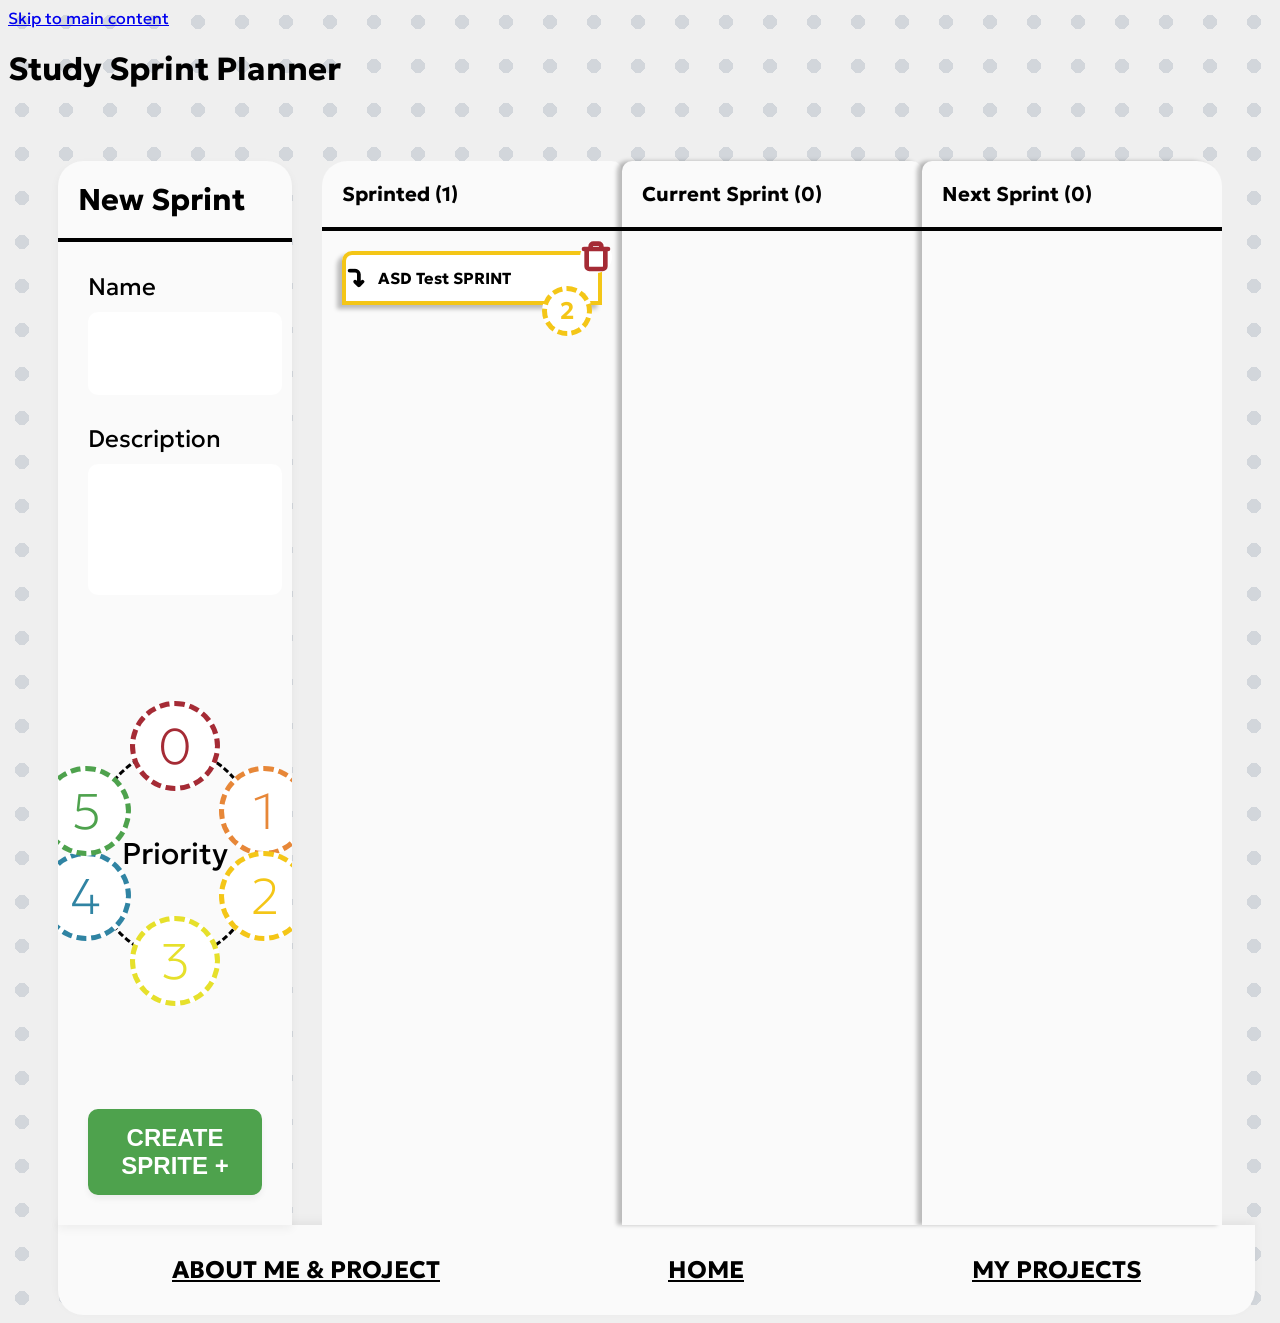
==== commit 5a0e4fac: "HW3 Commit" ====
--- a/index.html
+++ b/index.html
@@ -91,7 +91,7 @@
             <ul>
                 <li><a href="about.html">About me & Project</a></li>
                 <li><a href="index.html">Home</a></li>
-                <li><a href="feedback.html">Feedback</a></li>
+                <li><a href="project.html">My Projects</a></li>
             </ul>
         </nav>
     </div>
--- a/style.css
+++ b/style.css
@@ -27,6 +27,13 @@
     font-family: var(--main-font);
 }
 
+.skip-link{
+    top: -9999px;
+}
+.skip-link:focus{
+    top: 0px;
+}
+
 .priority{
     font-size:30px;
 }
@@ -77,6 +84,14 @@
     height: 53px;
     resize: none;
     padding-right: 10px;
+}
+
+.p-contact{
+    display: block;
+    font-size: 24px;
+    font-weight: var(--font-weight-reg);
+    margin-bottom: 8px;
+    color: #000;
 }
 
 .sprint-desc-area{
